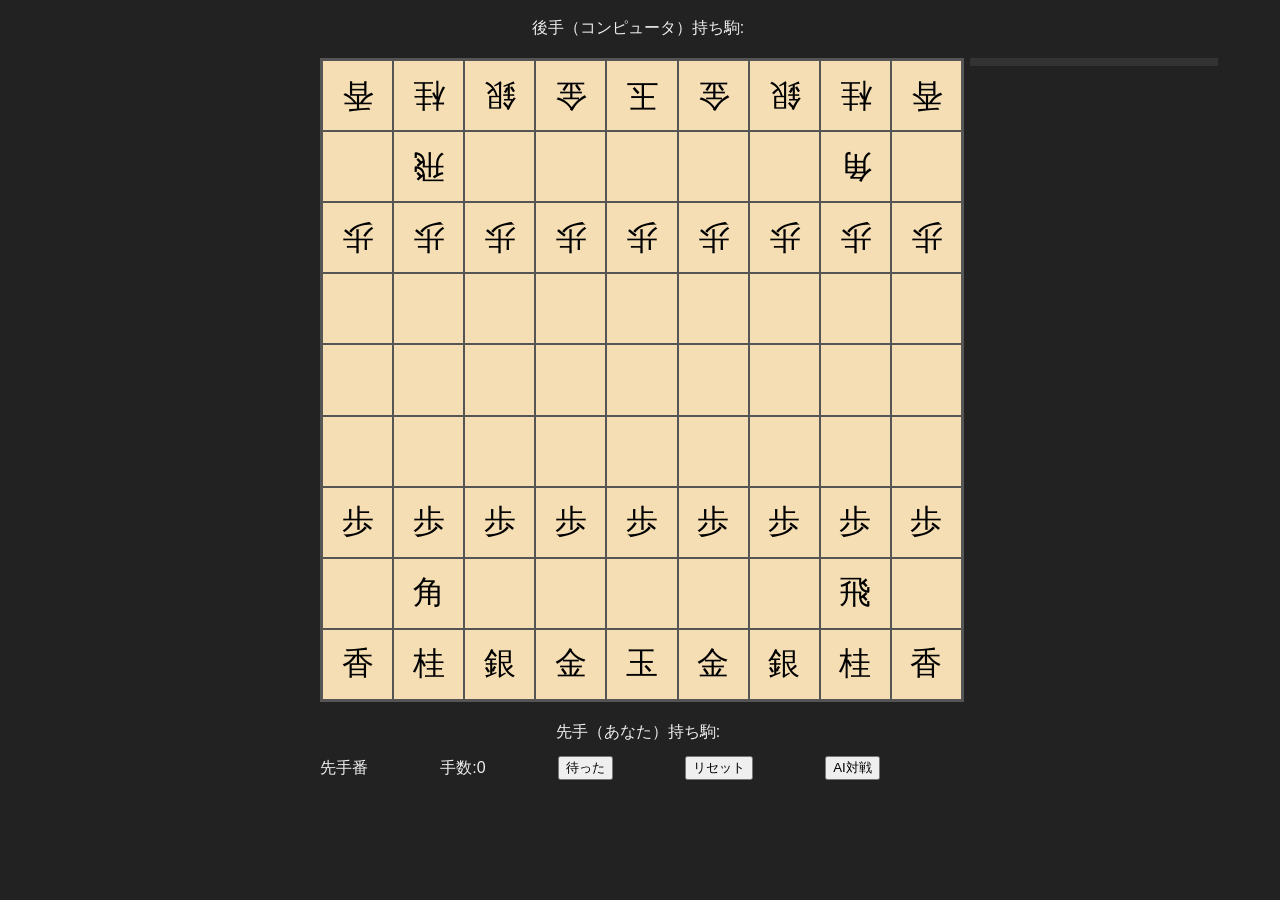
==== index.html @ 54aba5c6 "Add AI vs AI mode" ====
<!DOCTYPE html>
<html lang="ja">
<head>
<meta charset="UTF-8">
<title>将棋AI</title>
<link rel="stylesheet" href="style.css">
</head>
<body>
<div id="app">
  <div class="handBox"><span class="handLabel">後手（コンピュータ）持ち駒:</span><div id="hand1" class="hand"></div></div>
  <div id="play">
    <div id="board" class="board"></div>
    <div id="log" class="log"></div>
  </div>
  <div class="handBox"><span class="handLabel">先手（あなた）持ち駒:</span><div id="hand0" class="hand"></div></div>
  <div id="info">
    <span id="turn">先手番</span>
    <span id="moveCount">手数:0</span>
    <button id="undo">待った</button>
    <button id="reset">リセット</button>
    <button id="auto">AI対戦</button>
    <span id="status"></span>
  </div>
</div>
<script src="shogi.js"></script>
</body>
</html>
---- style.css ----
body {
  background:#222;
  color:#eee;
  font-family:sans-serif;
  text-align:center;
}
#info{
  display:flex;
  justify-content:space-between;
  align-items:center;
  width:640px;
  margin:4px auto;
}
#status{margin-left:8px;}
.board {
  background:#deb887;
  display:grid;
  grid-template-columns:repeat(9,1fr);
  width:640px;
  height:640px;
  margin:0;
  border:2px solid #555;
}
.cell {
  border:1px solid #555;
  position:relative;
  background:#f5deb3;
}
.piece {
  position:absolute;
  width:100%;
  height:100%;
  display:flex;
  align-items:center;
  justify-content:center;
  font-size:32px;
  cursor:pointer;
  user-select:none;
  font-family:'Yu Mincho', 'Hiragino Mincho ProN', 'serif';
  color:#000;
}
.white {
  transform:rotate(180deg);
}
.hand {
  display:flex;
  justify-content:center;
  gap:4px;
  min-height:40px;
}
.handPiece {
  border:1px solid #888;
  padding:2px 4px;
  cursor:pointer;
  color:#000;
  background:#f5deb3;
}
.handBox{
  display:flex;
  justify-content:center;
  align-items:center;
  gap:4px;
  width:640px;
  margin:4px auto;
}
.handLabel{
  color:#eee;
}
.promoted {
  color:red;
}
.highlight {
  background:rgba(255,255,0,0.3);
}
.modal {
  position:fixed;
  top:0;left:0;
  width:100%;height:100%;
  background:rgba(0,0,0,0.7);
  display:flex;
  align-items:center;
  justify-content:center;
}
.modalContent{
  background:#333;
  padding:20px;
}

#play{
  position:relative;
  width:640px;
  margin:10px auto;
}
#log{
  position:absolute;
  left:calc(100% + 10px);
  top:0;
  width:240px;
  margin:0;
  background:#333;
  color:#eee;
  text-align:left;
  max-height:150px;
  overflow-y:auto;
  padding:4px;
  font-size:14px;
}
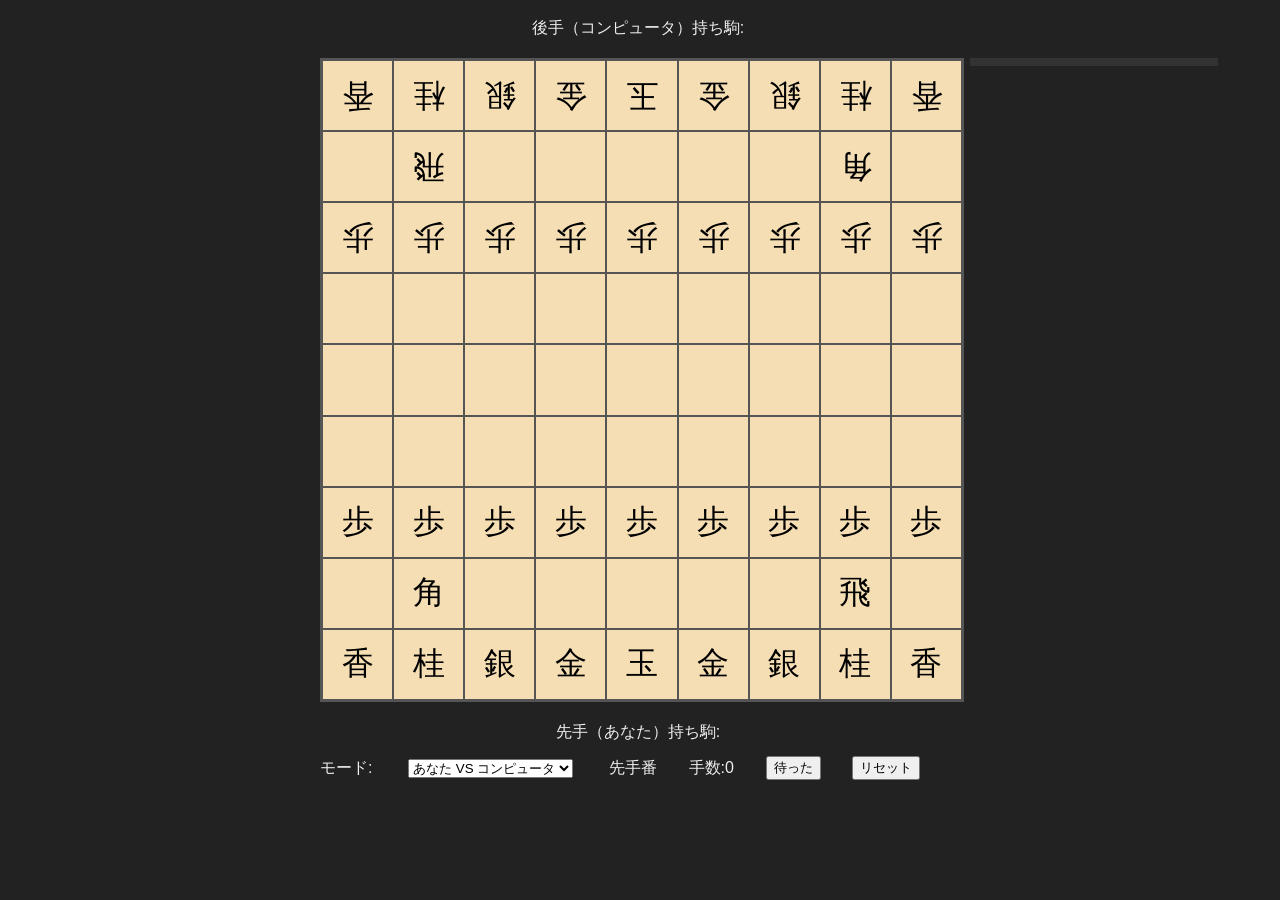
==== commit f849b8cc: "Add AI vs AI mode" ====
--- a/index.html
+++ b/index.html
@@ -14,11 +14,15 @@
   </div>
   <div class="handBox"><span class="handLabel">先手（あなた）持ち駒:</span><div id="hand0" class="hand"></div></div>
   <div id="info">
+    <label for="mode">モード:</label>
+    <select id="mode">
+      <option value="human">あなた VS コンピュータ</option>
+      <option value="ai">AI VS AI</option>
+    </select>
     <span id="turn">先手番</span>
     <span id="moveCount">手数:0</span>
     <button id="undo">待った</button>
     <button id="reset">リセット</button>
-    <button id="auto">AI対戦</button>
     <span id="status"></span>
   </div>
 </div>
--- a/style.css
+++ b/style.css
@@ -12,6 +12,7 @@
   margin:4px auto;
 }
 #status{margin-left:8px;}
+#mode{margin:0 4px;}
 .board {
   background:#deb887;
   display:grid;
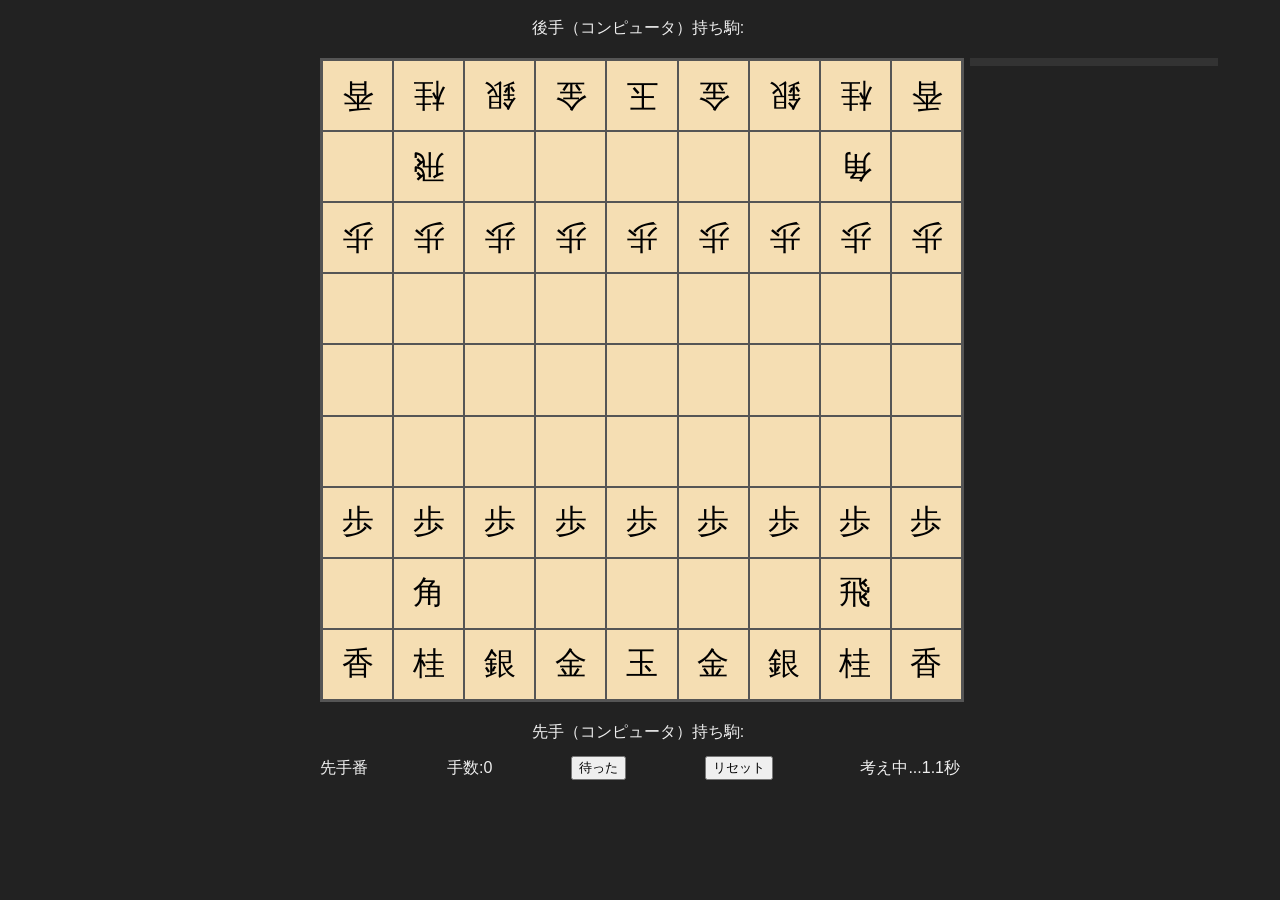
==== commit 01856bb2: "Add AI vs AI mode and optimize search" ====
--- a/index.html
+++ b/index.html
@@ -12,13 +12,8 @@
     <div id="board" class="board"></div>
     <div id="log" class="log"></div>
   </div>
-  <div class="handBox"><span class="handLabel">先手（あなた）持ち駒:</span><div id="hand0" class="hand"></div></div>
+  <div class="handBox"><span class="handLabel">先手（コンピュータ）持ち駒:</span><div id="hand0" class="hand"></div></div>
   <div id="info">
-    <label for="mode">モード:</label>
-    <select id="mode">
-      <option value="human">あなた VS コンピュータ</option>
-      <option value="ai">AI VS AI</option>
-    </select>
     <span id="turn">先手番</span>
     <span id="moveCount">手数:0</span>
     <button id="undo">待った</button>
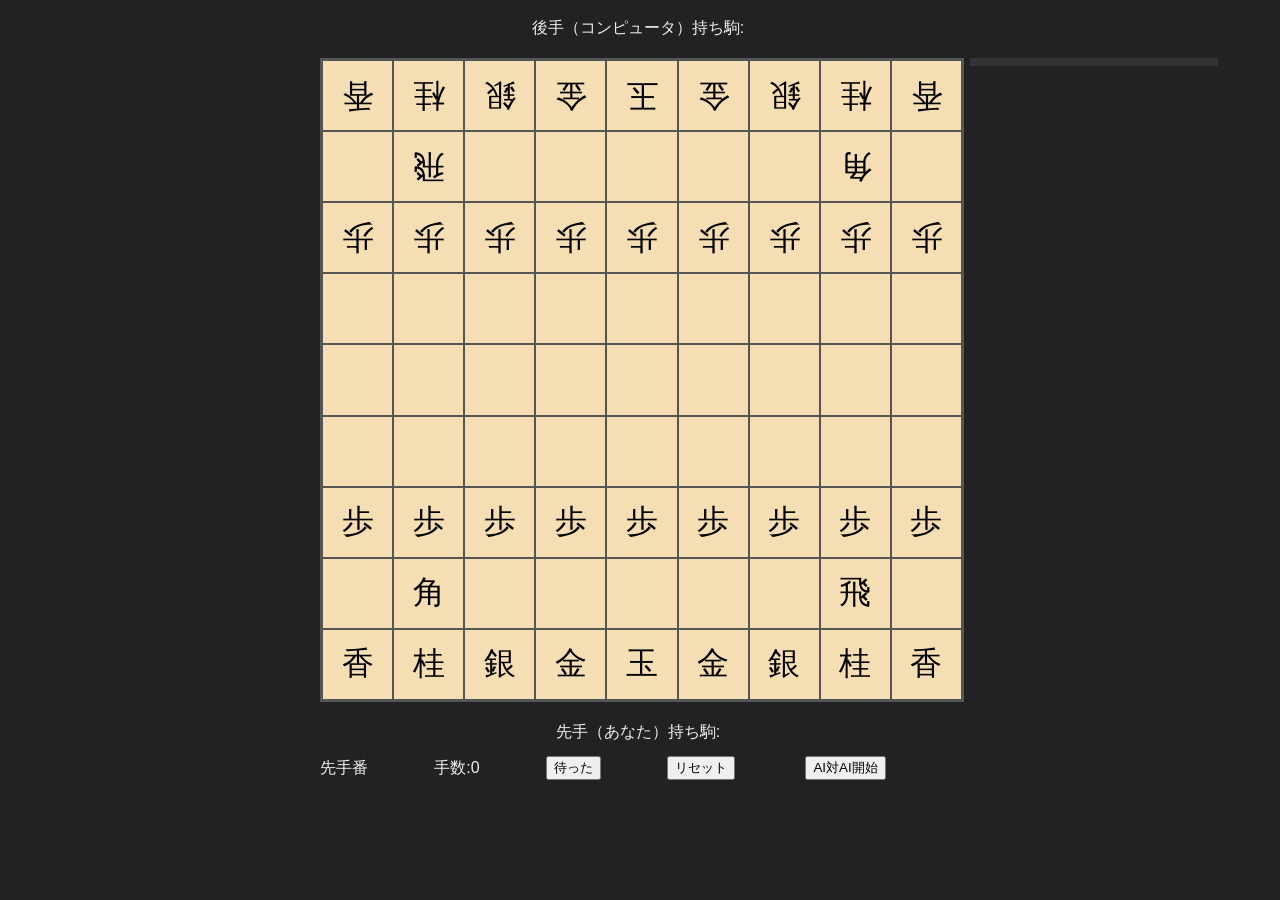
==== commit 34f50d08: "Add AI vs AI mode and faster search" ====
--- a/index.html
+++ b/index.html
@@ -12,12 +12,13 @@
     <div id="board" class="board"></div>
     <div id="log" class="log"></div>
   </div>
-  <div class="handBox"><span class="handLabel">先手（コンピュータ）持ち駒:</span><div id="hand0" class="hand"></div></div>
+  <div class="handBox"><span class="handLabel">先手（あなた）持ち駒:</span><div id="hand0" class="hand"></div></div>
   <div id="info">
     <span id="turn">先手番</span>
     <span id="moveCount">手数:0</span>
     <button id="undo">待った</button>
     <button id="reset">リセット</button>
+    <button id="aiToggle">AI対AI開始</button>
     <span id="status"></span>
   </div>
 </div>
--- a/style.css
+++ b/style.css
@@ -12,7 +12,7 @@
   margin:4px auto;
 }
 #status{margin-left:8px;}
-#mode{margin:0 4px;}
+#aiToggle{margin-left:4px;}
 .board {
   background:#deb887;
   display:grid;
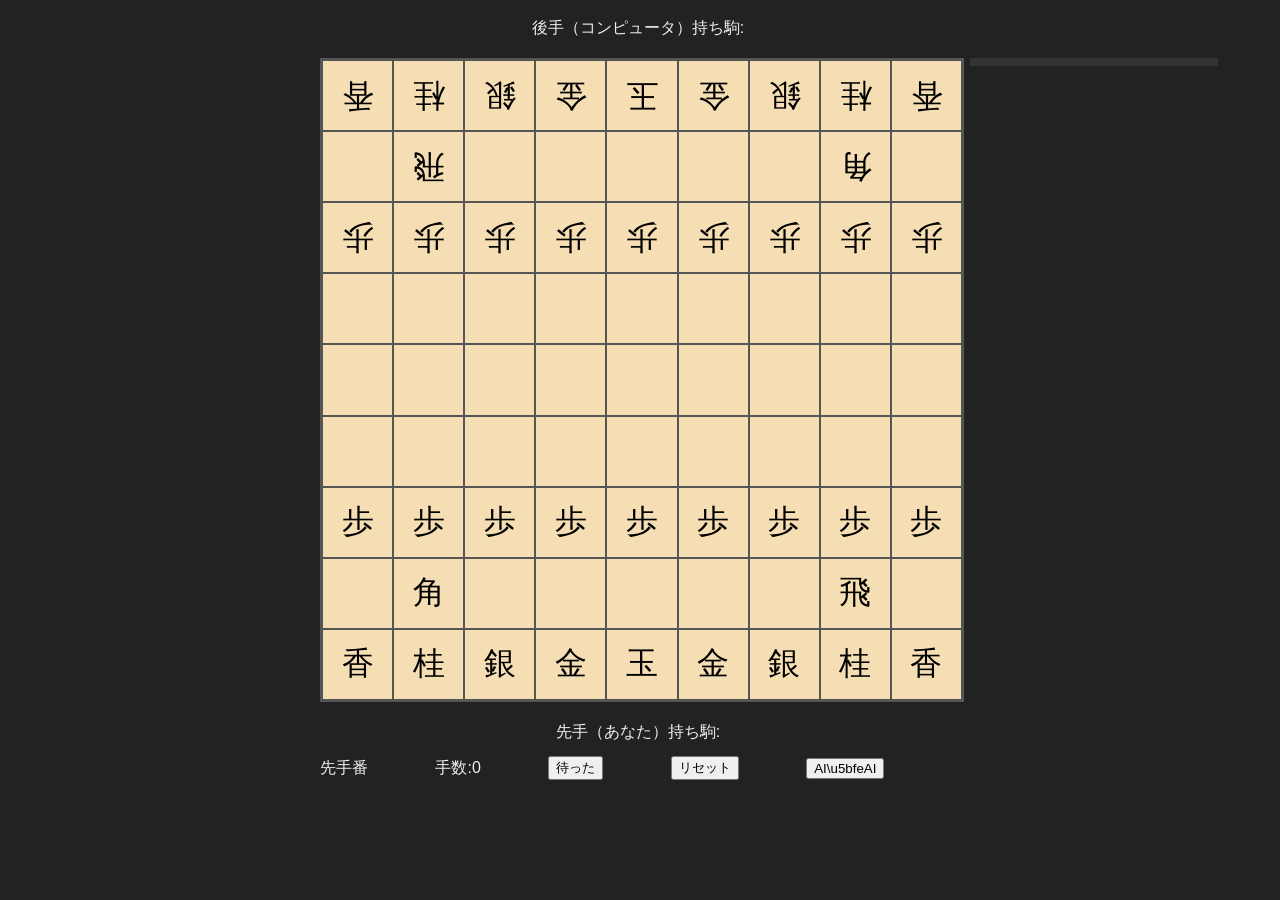
==== commit 3b0ef68a: "Add AI vs AI mode and speed up search" ====
--- a/index.html
+++ b/index.html
@@ -18,7 +18,7 @@
     <span id="moveCount">手数:0</span>
     <button id="undo">待った</button>
     <button id="reset">リセット</button>
-    <button id="aiToggle">AI対AI開始</button>
+    <button id="toggle">AI\u5bfeAI</button>
     <span id="status"></span>
   </div>
 </div>
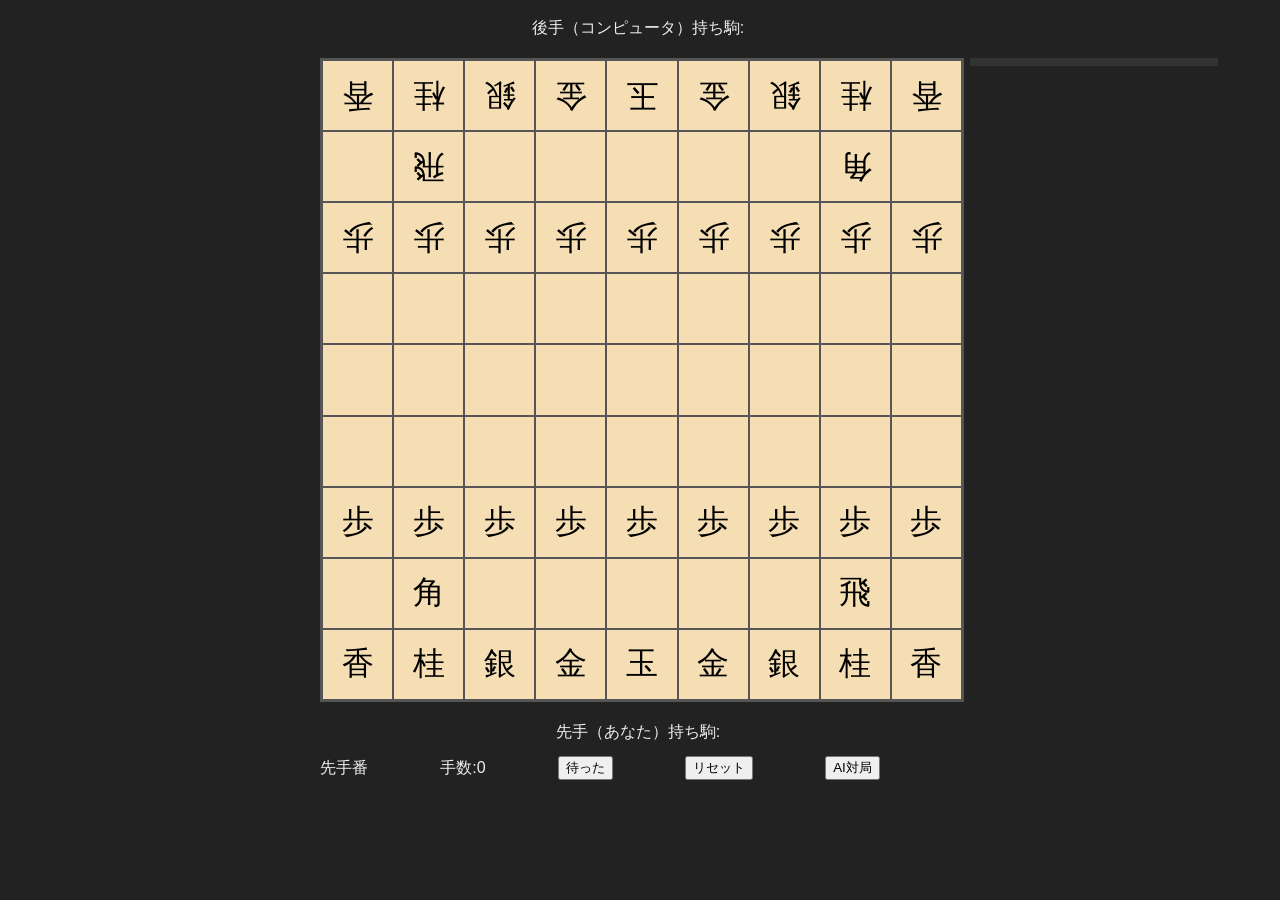
==== commit fe7cb093: "Add AI vs AI mode and speed up search" ====
--- a/index.html
+++ b/index.html
@@ -18,7 +18,7 @@
     <span id="moveCount">手数:0</span>
     <button id="undo">待った</button>
     <button id="reset">リセット</button>
-    <button id="toggle">AI\u5bfeAI</button>
+    <button id="auto">AI対局</button>
     <span id="status"></span>
   </div>
 </div>
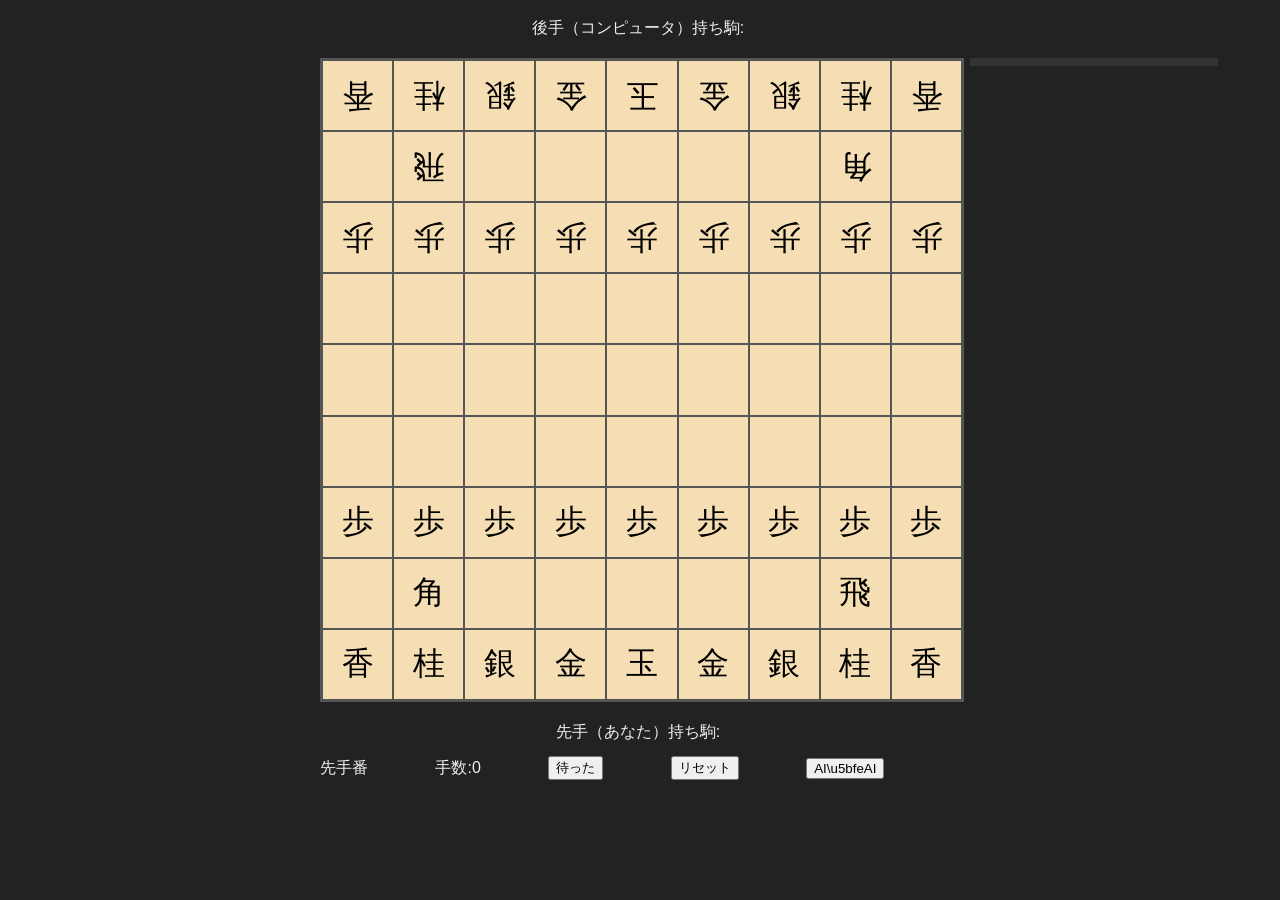
==== commit 642fa993: "Fix AI mode toggle and winner message" ====
--- a/index.html
+++ b/index.html
@@ -18,7 +18,7 @@
     <span id="moveCount">手数:0</span>
     <button id="undo">待った</button>
     <button id="reset">リセット</button>
-    <button id="auto">AI対局</button>
+    <button id="toggle">AI\u5bfeAI</button>
     <span id="status"></span>
   </div>
 </div>
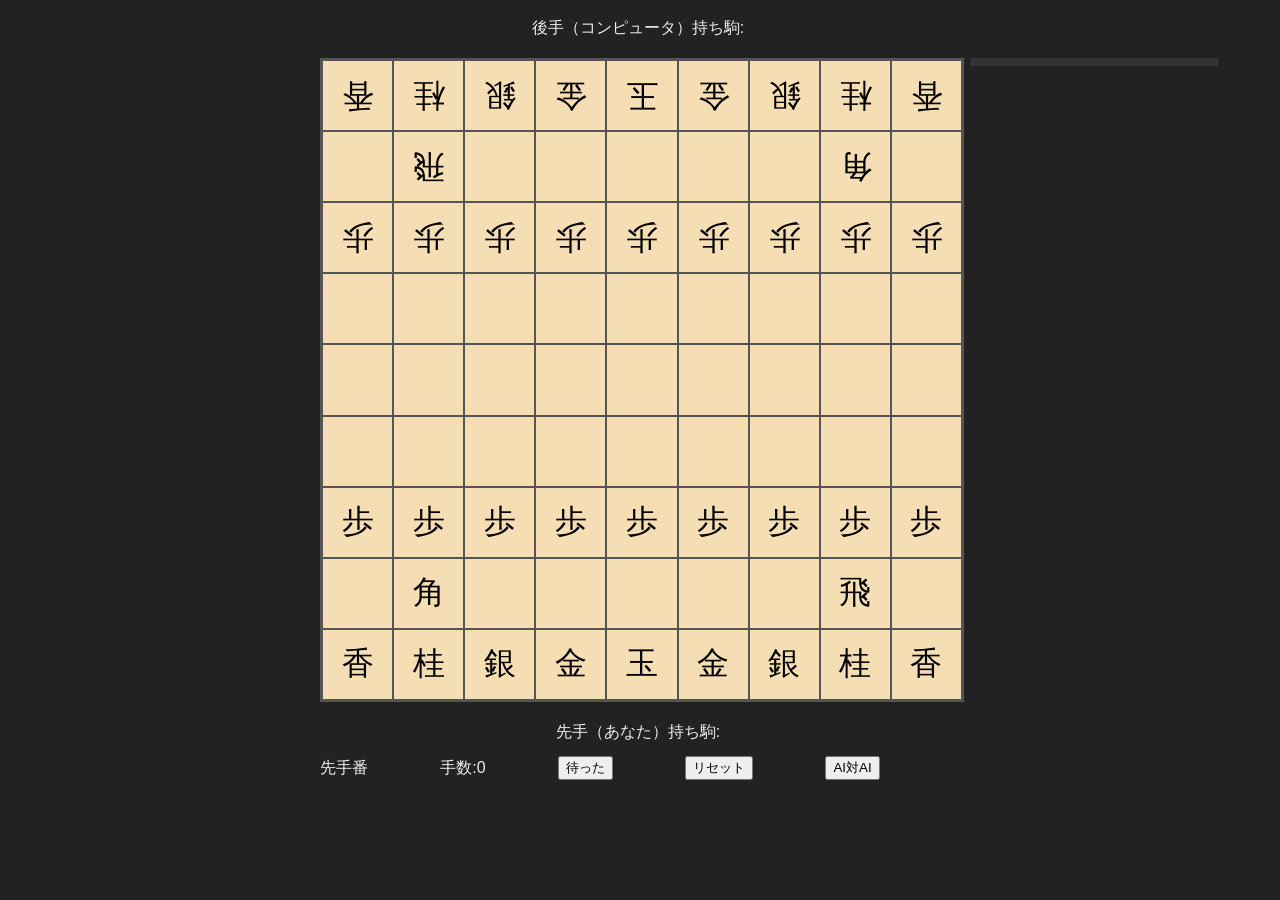
==== commit 7dc51849: "Restore alpha-beta search and fix AI toggle text" ====
--- a/index.html
+++ b/index.html
@@ -18,7 +18,7 @@
     <span id="moveCount">手数:0</span>
     <button id="undo">待った</button>
     <button id="reset">リセット</button>
-    <button id="toggle">AI\u5bfeAI</button>
+    <button id="toggle">AI対AI</button>
     <span id="status"></span>
   </div>
 </div>
